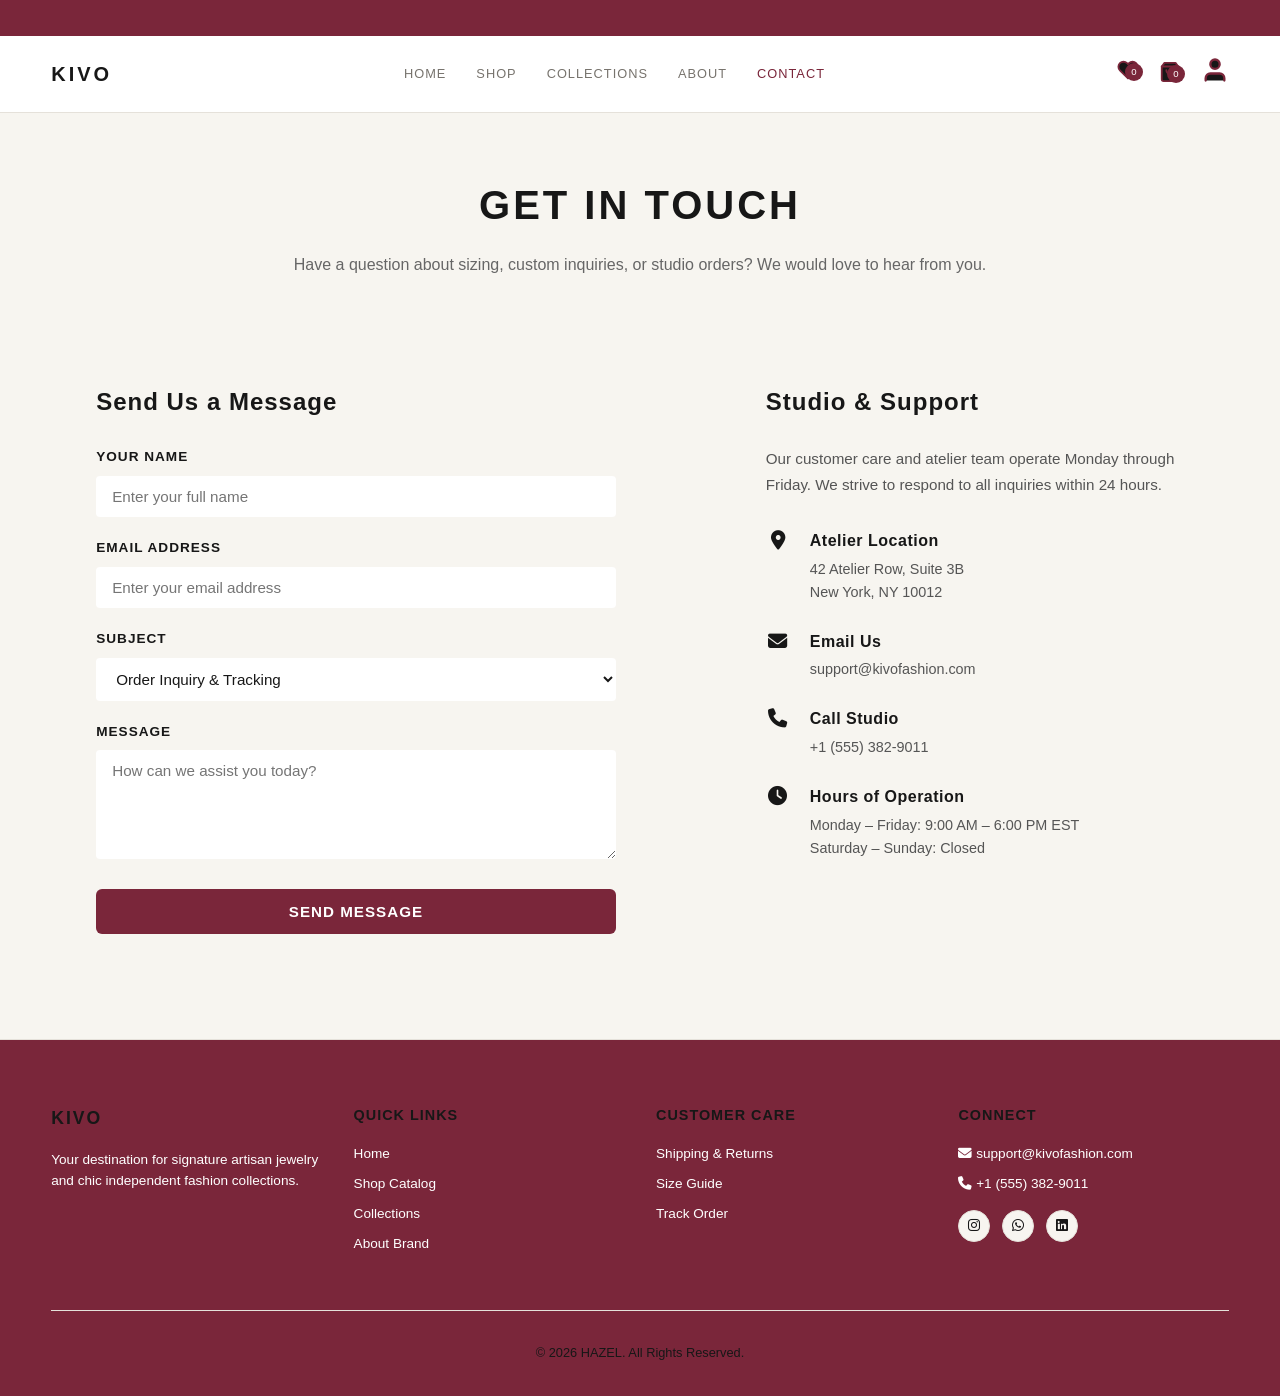
==== contact.html @ be4d34c0 "Initial KIVO website" ====
<!DOCTYPE html>
<html lang="en">
<head>
    <meta charset="UTF-8">
    <meta name="viewport" content="width=device-width, initial-scale=1.0">
    <title>Contact & Studio Support — KIVO</title>
    <link rel="shortcut icon" href="images/favicon.svg" type="image/x-icon">
    <link rel="stylesheet" href="https://cdnjs.cloudflare.com/ajax/libs/font-awesome/6.4.0/css/all.min.css">
    <link rel="stylesheet" href="general.css">
    <link rel="stylesheet" href="css/contact.css">
</head>
<body id="contact">

    <!-- Top Announcement Bar -->
    <div class="announcement-bar">
        <div class="announcement-track" id="announcementTrack">
            <span>FREE WORLDWIDE SHIPPING ON ORDERS OVER $50</span>
            <span>NEW SEASON — NOW AVAILABLE</span>
            <span>10% OFF YOUR FIRST ORDER</span>
            <span>EASY RETURNS WITHIN 30 DAYS</span>
        </div>
    </div>

    <!-- Header & Navigation -->
    <header>
        <div class="logo">
            <a href="index.html">KIVO</a>
        </div>

        <input type="checkbox" id="toggler">
        
        <nav class="navbar">
            <a href="index.html">Home</a>
            <a href="shop.html">Shop</a>
            <a href="collection.html">Collections</a>
            <a href="about.html">About</a>
            <a href="contact.html" class="active">Contact</a>
        </nav>

        <div class="nav-actions">
            <!-- Wishlist / Heart Icon -->
            <a href="wishlist.html" class="icon-btn" aria-label="View Wishlist">
                <svg width="22" height="22" viewBox="0 0 24 24" fill="currentColor" stroke="#7A263A" stroke-width="2" stroke-linecap="round" stroke-linejoin="round">
                    <path d="M20.84 4.61a5.5 5.5 0 0 0-7.78 0L12 5.67l-1.06-1.06a5.5 5.5 0 0 0-7.78 7.78l1.06 1.06L12 21.23l7.78-7.78 1.06-1.06a5.5 5.5 0 0 0 0-7.78z"></path>
                </svg>
                <span class="badge" id="fav-count">0</span>
            </a>

            <!-- Shopping Bag Icon -->
            <button class="icon-btn" id="open-cart" aria-label="View Shopping Cart">
                <svg width="22" height="22" viewBox="0 0 24 24" fill="currentColor" stroke="#7A263A" stroke-width="2" stroke-linecap="round" stroke-linejoin="round">
                    <path d="M6 2L3 6v14a2 2 0 0 0 2 2h14a2 2 0 0 0 2-2V6l-3-4z"></path>
                    <line x1="3" y1="6" x2="21" y2="6"></line>
                    <path d="M16 10a4 4 0 0 1-8 0"></path>
                </svg>
                <span class="badge" id="cart-count">0</span>
            </button>

            <!-- User Profile Icon -->
            <a href="profile.html" class="icon-btn" id="open-profile" aria-label="View User Profile">
                <svg width="28" height="28" viewBox="0 0 24 24" fill="currentColor" stroke="#7A263A" stroke-width="2" stroke-linecap="round" stroke-linejoin="round">
                    <path d="M20 21v-2a4 4 0 0 0-4-4H8a4 4 0 0 0-4 4v2"></path>
                    <circle cx="12" cy="7" r="4"></circle>
                </svg>
            </a>
        </div>
        <label for="toggler" class="fas fa-bars" aria-label="Toggle navigation menu"></label>
    </header>

    <!-- Main Contact Area -->
    <main class="contact-main">
        
        <div class="contact-header">
            <h1>GET IN TOUCH</h1>
            <p>Have a question about sizing, custom inquiries, or studio orders? We would love to hear from you.</p>
        </div>

        <div class="contact-grid">
            <!-- Contact Form -->
            <div class="contact-form-wrapper">
                <h2>Send Us a Message</h2>
                <form id="contactForm" class="contact-form">
                    <div class="form-group">
                        <label for="name">Your Name</label>
                        <input type="text" id="name" placeholder="Enter your full name" required>
                    </div>
                    <div class="form-group">
                        <label for="email">Email Address</label>
                        <input type="email5" id="email" placeholder="Enter your email address" required>
                    </div>
                    <div class="form-group">
                        <label for="subject">Subject</label>
                        <select id="subject" class="form-select">
                            <option value="order">Order Inquiry & Tracking</option>
                            <option value="sizing">Size & Fit Guidance</option>
                            <option value="custom">Custom Atelier Request</option>
                            <option value="other">General Support</option>
                        </select>
                    </div>
                    <div class="form-group">
                        <label for="message">Message</label>
                        <textarea id="message" rows="5" placeholder="How can we assist you today?" required></textarea>
                    </div>
                    <button type="submit" class="btn-primary-action">Send Message</button>
                </form>
            </div>

            <!-- Studio Info & Details -->
            <div class="contact-info-wrapper">
                <h2>Studio & Support</h2>
                <p class="info-intro">Our customer care and atelier team operate Monday through Friday. We strive to respond to all inquiries within 24 hours.</p>

                <div class="info-list">
                    <div class="info-item">
                        <i class="fa-solid fa-location-dot"></i>
                        <div>
                            <h4>Atelier Location</h4>
                            <p>42 Atelier Row, Suite 3B<br>New York, NY 10012</p>
                        </div>
                    </div>
                    <div class="info-item">
                        <i class="fa-solid fa-envelope"></i>
                        <div>
                            <h4>Email Us</h4>
                            <p>support@kivofashion.com</p>
                        </div>
                    </div>
                    <div class="info-item">
                        <i class="fa-solid fa-phone"></i>
                        <div>
                            <h4>Call Studio</h4>
                            <p>+1 (555) 382-9011</p>
                        </div>
                    </div>
                    <div class="info-item">
                        <i class="fa-solid fa-clock"></i>
                        <div>
                            <h4>Hours of Operation</h4>
                            <p>Monday – Friday: 9:00 AM – 6:00 PM EST<br>Saturday – Sunday: Closed</p>
                        </div>
                    </div>
                </div>
            </div>
        </div>

    </main>

    <!-- =========================
        CART OVERLAY & DRAWER
    ========================== -->
    <div class="cart-overlay" id="cartOverlay"></div>

    <aside class="cart-drawer" id="cartDrawer" aria-hidden="true">
        <div class="cart-header">
            <div>
                <h2>Your Bag 🛍️</h2>
                <span id="cartItemLabel">0 items</span>
            </div>
            <button type="button" id="closeCart" class="cart-close" aria-label="Close shopping bag">&times;</button>
        </div>

        <!-- CART CONTENT -->
        <div class="cart-body" id="cartBody">

            <!-- Dynamic cart items rendered by cart.js will go here -->

            <!-- Empty State -->
            <div class="cart-empty" id="cartEmpty">
                <span class="empty-bag-icon">🛒</span>
                <h3>Your bag is empty</h3>
                <p>Looks like you haven't added anything to your cart yet.</p>
                <a href="shop.html" class="cart-shop-btn">
                    Continue Shopping ✨
                </a>
            </div>

        </div>

        <!-- CART FOOTER -->
        <div class="cart-footer" id="cartFooter">
            <div class="cart-subtotal">
                <span>Subtotal</span>
                <strong id="cartSubtotal">$0.00</strong>
            </div>

            <p class="cart-note">
                Shipping and taxes calculated at checkout. 🚚
            </p>

            <button type="button" class="checkout-btn" id="checkoutBtn">
                Proceed to Checkout
            </button>

            <button type="button" class="continue-shopping-btn" id="continueShopping">
                Continue Shopping
            </button>
        </div>
    </aside>

    <!-- Footer Section -->
    <!-- Footer Section -->
    <footer>
        <div class="footer-grid">
            <div class="footer-col">
                <h3>KIVO</h3>
                <p>Your destination for signature artisan jewelry and chic independent fashion collections.</p>
            </div>
            <div class="footer-col">
                <h4>Quick Links</h4>
                <a href="index.html">Home</a>
                <a href="shop.html">Shop Catalog</a>
                <a href="collections.html">Collections</a>
                <a href="about.html">About Brand</a>
            </div>
            <div class="footer-col">
                <h4>Customer Care</h4>
                <a href="contact.html">Shipping & Returns</a>
                <a href="contact.html">Size Guide</a>
                <a href="contact.html">Track Order</a>
            </div>
            <div class="footer-col">
                <h4>Connect</h4>
                <p><i class="fa-solid fa-envelope"></i> support@kivofashion.com</p>
                <p><i class="fa-solid fa-phone"></i> +1 (555) 382-9011</p>
                <div class="social-links">
                    <a href="https://www.instagram.com/hazelworksng?utm_source=qr&igsh=MTEwMHdiNHZwM2lhMA==" aria-label="Instagram"><i class="fa-brands fa-instagram"></i></a>
                    <a href="https://wa.me/message/XJLC6BAM5DPYN1" aria-label="WhatsApp"><i class="fa-brands fa-whatsapp"></i></a>
                    <a href="https://www.linkedin.com/in/yetunde-undefined-35b78b425?utm_source=share_via&utm_content=profile&utm_medium=member_android" aria-label="LinkedIn"><i class="fa-brands fa-linkedin"></i></a>
                </div>
            </div>
        </div>
        <div class="footer-bottom">
            <p>&copy; 2026 HAZEL. All Rights Reserved.</p>
        </div>
    </footer>
    <script src="js/products.js"></script>
    <script src="js/wishlist.js"></script>
    <script src="js/cart.js"></script>
    <script src="js/function.js"></script>
    <script src="js/index.js"></script>
    <!-- Contact Script -->
    <script>
        // Profile Drawer Toggles
        const profileDrawer = document.getElementById('profileDrawer');
        document.getElementById('open-profile').addEventListener('click', () => profileDrawer.classList.add('open'));
        document.getElementById('close-profile').addEventListener('click', () => profileDrawer.classList.remove('open'));

        // Form Submission Simulation
        document.getElementById('contactForm').addEventListener('submit', (e) => {
            e.preventDefault();
            alert('Thank you for reaching out! Your message has been sent to the AURA & BLUSH atelier team.');
            e.target.reset();
        });
    </script>
</body>
</html>
---- general.css ----
/* ================================================================= *
KIVO â€” Common General Design System (general.css)
================================================================ */

:root {
    /* KIVO */
    --bg: #F7F5F0;
    --surface: #FFFFFF;

    --text: #171717;
    --muted: #77736D;

    --border: #E5E1DA;

    --burgundy: #7A263A;
    --burgundy-hover: #642030;

    --white: #FFFFFF;

    --transition: 0.25s ease;


}

*{
    margin: 0;
    padding: 0;
    box-sizing: border-box;
    font-family: 'Segoe UI', Tahoma, Geneva, Verdana, sans-serif;
}

body {
    background-color: var(--bg);
    color: var(--text);
    line-height: 1.6;
}

a {
    text-decoration: none;
    color: inherit;
}

ul {
    list-style: none;
}

/* ==========================================
   ANNOUNCEMENT CAROUSEL
========================================== */

.announcement-bar {
    height: 36px;
    overflow: hidden;
    background: var(--burgundy);
    color: var(--white);

    display: flex;
    align-items: center;
    justify-content: center;

    font-size: 0.72rem;
    font-weight: 600;
    letter-spacing: 1.5px;
    text-transform: uppercase;
}

.announcement-track {
    position: relative;
    width: 100%;
    height: 100%;
}

.announcement-track span {
    position: absolute;
    inset: 0;

    display: flex;
    align-items: center;
    justify-content: center;

    opacity: 0;
    transform: translateY(100%);

    transition:
        opacity 0.45s ease,
        transform 0.45s ease;
}

.announcement-track span.active {
    opacity: 1;
    transform: translateY(0);
}

.announcement-track span.exit {
    opacity: 0;
    transform: translateY(-100%);
  letter-spacing: 0.5px;
}

/* --- Header & Navigation --- */
header {
    display: flex;
    justify-content: space-between;
    align-items: center;
    padding: 20px 4%;
    border-bottom: 1px solid var(--border);
    background-color: var(--surface);
    position: sticky;
    top: 0;
    z-index: 100;
}

.logo a {
    font-size: 1.25rem;
    font-weight: 800;
    letter-spacing: 3px;
    color: var(--text);
}

.navbar {
    display: flex;
    gap: 30px;
}

.navbar a {
    font-size: 0.8rem;
    font-weight: 400;
    text-transform: uppercase;
    letter-spacing: 1px;
    color: var(--muted);
    transition: var(--transition);
}

.navbar a:hover,
.navbar a.active {
    color: var(--burgundy);
}

.nav-actions {
    display: flex;
    align-items: center;
    gap: 20px;
}

.icon-btn {
    background: none;
    border: none;
    font-size: 1.15rem;
    cursor: pointer;
    position: relative;
    color: var(--text);
    transition: var(--transition);
}

.icon-btn:hover {
    color: var(--burgundy);
}

.icon-btn .badge {
    position: absolute;
    top: 4px;
    right: -4px;
    background-color: var(--burgundy);
    color: var(--white);
    font-size: 0.6rem;
    padding: 2px;
    height: 18px;
    width: 18px;
    border-radius: 50%;
    display: flex;
    align-items: center;
    justify-content: center;
}

#toggler {
    display: none;
}

.fa-bars {
    display: none;
    font-size: 1.3rem;
}

/* --- Slide-out Profile Drawer --- */
.drawer {
    position: fixed;
    top: 0;
    right: -350px;
    width: 330px;
    height: 100%;
    background-color: var(--surface);
    border-left: 1px solid var(--border);
    box-shadow: -5px 0 25px rgba(0,0,0,0.05);
    z-index: 2000;
    transition: var(--transition);
    padding: 25px;
    display: flex;
    flex-direction: column;
}

.drawer.open {
    right: 0;
}

.drawer-header {
    display: flex;
    justify-content: space-between;
    align-items: center;
    border-bottom: 1px solid var(--border);
    padding-bottom: 15px;
    margin-bottom: 20px;
}

.drawer-header h3 {
    font-size: 1.1rem;
    letter-spacing: 1px;
    color: var(--text);
}

#close-profile {
    background: none;
    border: none;
    font-size: 1.5rem;
    cursor: pointer;
    color: var(--muted);
}

.profile-card {
    text-align: center;
    padding: 20px 0;
    background-color: var(--bg);
    border-radius: 8px;
    margin-bottom: 20px;
    border: 1px solid var(--border);
}

.profile-avatar {
    width: 70px;
    height: 70px;
    border-radius: 50%;
    margin: 0 auto 10px;
    overflow: hidden;
    border: 2px solid var(--burgundy);
}

.profile-avatar img {
    width: 100%;
    height: 100%;
    object-fit: cover;
}

.profile-card h4 {
    font-size: 1rem;
    margin-bottom: 5px;
    color: var(--text);
}

.profile-card p {
    font-size: 0.8rem;
    color: var(--muted);
}

.profile-links {
    display: flex;
    flex-direction: column;
    gap: 15px;
}

.profile-links a {
    font-size: 0.95rem;
    padding: 10px 0;
    border-bottom: 1px solid var(--border);
    display: flex;
    align-items: center;
    gap: 12px;
    color: var(--text);
}

.profile-links a i {
    color: var(--burgundy);
    width: 20px;
}

/* =========================================================
   KIVO — CLEAN CART DRAWER
   Minimal / editorial / responsive
========================================================= */

/* =========================================================
   OVERLAY
========================================================= */

.cart-overlay {
    position: fixed;
    inset: 0;
    background: rgba(0, 0, 0, 0.28);
    backdrop-filter: blur(2px);
    -webkit-backdrop-filter: blur(2px);

    opacity: 0;
    visibility: hidden;
    pointer-events: none;

    transition:
        opacity 0.3s ease,
        visibility 0.3s ease;

    z-index: 998;
}

.cart-overlay.open {
    opacity: 1;
    visibility: visible;
    pointer-events: auto;
}


/* =========================================================
   CART DRAWER
========================================================= */

.cart-drawer {
    position: fixed;
    top: 0;
    right: 0;

    width: min(440px, 100vw);
    height: 100dvh;

    background: var(--white);

    display: flex;
    flex-direction: column;

    transform: translateX(100%);

    transition:
        transform 0.38s cubic-bezier(0.22, 1, 0.36, 1);

    z-index: 999;

    overflow: hidden;

    border-left: 1px solid var(--border);
}

.cart-drawer.open {
    transform: translateX(0);
}


/* =========================================================
   HEADER
========================================================= */

.cart-header {
    flex: 0 0 auto;

    display: flex;
    align-items: center;
    justify-content: space-between;

    padding: 22px 24px 18px;

    background: var(--white);

    border-bottom: 1px solid var(--border);
}

.cart-header > div {
    display: flex;
    flex-direction: column;
    gap: 4px;
}

.cart-header h2 {
    margin: 0;

    font-size: 1.05rem;
    line-height: 1.2;

    font-weight: 600;
    letter-spacing: -0.01em;

    color: var(--primary);
}

#cartItemLabel {
    font-size: 0.76rem;
    line-height: 1;

    color: var(--muted);

    font-weight: 400;
}


/* =========================================================
   CLOSE BUTTON
========================================================= */

.cart-close {
    width: 36px;
    height: 36px;
    display: grid;
    place-items: center;
    padding: 0;
    border: 1px solid transparent;
    border-radius: 50%;
    background: transparent;
    color: var(--text);
    font-size: 1.45rem;
    font-weight: 300;
    line-height: 1;
    cursor: pointer;
    transition: all 0.2s ease;
}

.cart-close:hover {
    background: var(--off-white);
    border-color: var(--border);
}


/* =========================================================
   CART BODY
========================================================= */

.cart-body {
    flex: 1 1 auto;

    min-height: 0;

    overflow-y: auto;
    overflow-x: hidden;

    padding: 8px 24px 24px;

    scrollbar-width: thin;
    scrollbar-color: var(--border) transparent;
}

.cart-body::-webkit-scrollbar {
    width: 4px;
}

.cart-body::-webkit-scrollbar-track {
    background: transparent;
}

.cart-body::-webkit-scrollbar-thumb {
    background: var(--border);
    border-radius: 20px;
}


/* =========================================================
   CART ITEM
========================================================= */

.cart-item {
    display: grid;

    grid-template-columns: 82px minmax(0, 1fr);

    gap: 16px;

    padding: 18px 0;

    border-bottom: 1px solid var(--border);

    animation: cartItemIn 0.28s ease both;
}

.cart-item:last-child {
    border-bottom: none;
}

@keyframes cartItemIn {
    from {
        opacity: 0;
        transform: translateY(6px);
    }

    to {
        opacity: 1;
        transform: translateY(0);
    }
}


/* =========================================================
   PRODUCT IMAGE
========================================================= */

.cart-item-image {
    width: 82px;
    height: 104px;

    overflow: hidden;

    background: var(--off-white);

    border-radius: 3px;
}

.cart-item-image img {
    width: 100%;
    height: 100%;

    display: block;

    object-fit: cover;

    transition: transform 0.35s ease;
}

.cart-item:hover .cart-item-image img {
    transform: scale(1.035);
}


/* =========================================================
   PRODUCT INFO
========================================================= */

.cart-item-info {
    min-width: 0;

    display: flex;
    flex-direction: column;

    padding: 1px 0;
}

.cart-item-info h3 {
    margin: 0 0 6px;

    color: var(--text);

    font-size: 0.9rem;
    font-weight: 600;

    line-height: 1.35;

    letter-spacing: -0.01em;

    overflow: hidden;
    text-overflow: ellipsis;
    white-space: nowrap;
}

.cart-item-price {
    margin: 0;

    color: var(--primary);

    font-size: 0.82rem;
    font-weight: 500;
}


/* =========================================================
   ITEM BOTTOM
========================================================= */

.cart-item-bottom {
    display: flex;

    align-items: center;
    justify-content: space-between;

    gap: 12px;

    margin-top: auto;
    padding-top: 14px;
}


/* =========================================================
   QUANTITY
========================================================= */

.cart-quantity {
    height: 32px;

    display: inline-flex;
    align-items: center;

    border: 1px solid var(--border);
    border-radius: 3px;

    background: var(--white);

    overflow: hidden;
}

.qty-minus,
.qty-plus {
    width: 30px;
    height: 30px;
    display: grid;
    place-items: center;
    border: none;
    background: transparent;
    color: var(--text);
    font-size: 0.9rem;
    font-weight: 400;
    cursor: pointer;
    transition: all 0.2s ease;
}

.qty-minus:hover,
.qty-plus:hover {
    background: var(--off-white);
    color: var(--burgundy);
}

.cart-quantity span {
    min-width: 28px;
    text-align: center;
    color: var(--text);
    font-size: 0.75rem;
    font-weight: 600;
}


/* =========================================================
   REMOVE
========================================================= */

.remove-cart-item {
    padding: 4px 0;
    border: none;
    background: transparent;
    color: var(--muted);
    font-size: 0.7rem;
    font-weight: 500;
    text-decoration: underline;
    text-decoration-color: transparent;
    text-underline-offset: 3px;
    cursor: pointer;
    transition: all 0.2s ease;
}

.remove-cart-item:hover {
    color: var(--burgundy);
    text-decoration-color: currentColor;
}


/* =========================================================
   EMPTY CART
========================================================= */

.cart-empty {
    min-height: 100%;
    display: flex;
    flex-direction: column;
    align-items: center;
    justify-content: center;
    text-align: center;
    padding: 60px 24px;
}

.cart-empty[hidden] {
    display: none !important;
}

.empty-bag-icon {
    width: 64px;
    height: 64px;

    display: grid;
    place-items: center;

    margin-bottom: 20px;

    border: 1px solid var(--border);
    border-radius: 50%;

    font-size: 1.55rem;

    opacity: 0.65;
}

.cart-empty h3 {
    margin: 0 0 8px;

    color: var(--primary);

    font-size: 1rem;
    font-weight: 600;
}

.cart-empty p {
    max-width: 270px;

    margin: 0 0 22px;

    color: var(--muted);

    font-size: 0.78rem;
    line-height: 1.6;
}

.cart-shop-btn {
    display: inline-flex;
    align-items: center;
    justify-content: center;

    min-height: 42px;

    padding: 0 22px;

    background: var(--primary);
    color: var(--white);

    border-radius: 3px;

    font-size: 0.78rem;
    font-weight: 600;

    text-decoration: none;

    transition:
        background 0.2s ease,
        transform 0.2s ease;
}

.cart-shop-btn:hover {
    background: var(--accent-dark);
    transform: translateY(-1px);
}


/* =========================================================
   FOOTER
========================================================= */

.cart-footer {
    flex: 0 0 auto;

    padding: 18px 24px 22px;

    background: var(--white);

    border-top: 1px solid var(--border);

    box-shadow: 0 -8px 25px rgba(0, 0, 0, 0.035);
}


/* =========================================================
   SUBTOTAL
========================================================= */

.cart-subtotal {
    display: flex;

    align-items: center;
    justify-content: space-between;

    margin-bottom: 7px;

    color: var(--text);

    font-size: 0.85rem;
    font-weight: 500;
}

.cart-subtotal strong {
    color: var(--primary);

    font-size: 1rem;
    font-weight: 600;
}


/* =========================================================
   NOTE
========================================================= */

.cart-note {
    margin: 0 0 16px;

    color: var(--muted);

    font-size: 0.69rem;
    line-height: 1.5;
}


/* =========================================================
   CHECKOUT
========================================================= */

.checkout-btn {
    width: 100%;
    min-height: 46px;
    border: none;
    border-radius: 3px;
    background: var(--burgundy);
    color: var(--white);
    font-size: 0.78rem;
    font-weight: 600;
    letter-spacing: 0.01em;
    cursor: pointer;
    transition: all 0.2s ease;
}

.checkout-btn:hover {
    background: var(--accent-dark);
    transform: translateY(-1px);
}

.checkout-btn:active {
    transform: translateY(0);
}


/* =========================================================
   CONTINUE SHOPPING
========================================================= */

.continue-shopping-btn {
    width: 100%;
    min-height: 40px;
    margin-top: 8px;
    border: 1px solid var(--border);
    border-radius: 3px;
    background: transparent;
    color: var(--text);
    font-size: 0.75rem;
    font-weight: 500;
    cursor: pointer;
    transition: all 0.2s ease;
}

.continue-shopping-btn:hover {
    background: var(--off-white);
    border-color: var(--text);
}


/* =========================================================
   TABLET
========================================================= */

@media (max-width: 768px) {

    .cart-drawer {
        width: min(400px, 100vw);
    }

    .cart-header {
        padding: 20px;
    }

    .cart-body {
        padding: 6px 20px 20px;
    }

    .cart-footer {
        padding: 16px 20px 20px;
    }

}


/* =========================
   CARD STAGGER REVEAL ANIMATIONS
========================= */

.reveal-card {
    opacity: 0;
    transform: translateY(40px);
    transition: opacity 0.7s cubic-bezier(0.16, 1, 0.3, 1), transform 0.7s cubic-bezier(0.16, 1, 0.3, 1);
    will-change: opacity, transform;
}

/* When the parent container or card gets the .visible class */
.reveal-card.visible {
    opacity: 1;
    transform: translateY(0);
}

/* Stagger delay for grid items so they pop in sequentially */
.reveal-card:nth-child(1) { transition-delay: 0.1s; }
.reveal-card:nth-child(2) { transition-delay: 0.2s; }
.reveal-card:nth-child(3) { transition-delay: 0.3s; }
.reveal-card:nth-child(4) { transition-delay: 0.4s; }
.reveal-card:nth-child(5) { transition-delay: 0.5s; }
.reveal-card:nth-child(6) { transition-delay: 0.6s; }

/* =========================================================
   MOBILE
========================================================= */

@media (max-width: 480px) {

    .cart-drawer {
        width: 100%;
        max-width: 100%;
        border-left: none;
    }

    .cart-header {
        padding: 18px 18px 16px;
    }

    .cart-body {
        padding: 4px 18px 18px;
    }

    .cart-item {
        grid-template-columns: 76px minmax(0, 1fr);
        gap: 14px;
        padding: 16px 0;
    }

    .cart-item-image {
        width: 76px;
        height: 96px;
    }

    .cart-item-info h3 {
        font-size: 0.84rem;
    }

    .cart-item-price {
        font-size: 0.78rem;
    }

    .cart-item-bottom {
        padding-top: 12px;
    }

    .cart-footer {
        padding: 16px 18px 18px;
    }

    .cart-subtotal {
        font-size: 0.82rem;
    }

    .cart-subtotal strong {
        font-size: 0.95rem;
    }

}


/* =========================================================
   VERY SMALL PHONES
========================================================= */

@media (max-width: 340px) {

    .cart-item {
        grid-template-columns: 64px minmax(0, 1fr);
        gap: 11px;
    }

    .cart-item-image {
        width: 64px;
        height: 82px;
    }

    .cart-item-bottom {
        gap: 6px;
    }

    .qty-minus,
    .qty-plus {
        width: 27px;
    }

    .cart-quantity span {
        min-width: 24px;
    }

}
/* --- Shared Product Cards & Grid --- */
.product-grid {
    display: grid;
    grid-template-columns: repeat(auto-fill, minmax(260px, 1fr));
    gap: 30px;
}

.product-card {
    background-color: var(--surface);
    border: 1px solid var(--border);
    border-radius: 12px;
    overflow: hidden;
    position: relative;
    cursor: pointer;
    transition: var(--transition);
}

.product-card:hover {
    box-shadow: 0 10px 25px rgba(0,0,0,0.04);
    transform: translateY(-4px);
    border-color: var(--burgundy);
}

.product-card .badge {
    position: absolute;
    top: 12px;
    left: 12px;
    background-color: var(--burgundy);
    color: var(--white);
    font-size: 0.65rem;
    padding: 4px 10px;
    border-radius: 4px;
    z-index: 10;
    text-transform: uppercase;
    letter-spacing: 0.5px;
    font-weight: 700;
}

.prod-img {
    width: 100%;
    height: 280px;
    object-fit: cover;
    background-color: var(--bg);
}

.prod-info {
    padding: 16px;
}

.prod-info h3 {
    font-size: 0.95rem;
    font-weight: 600;
    margin-bottom: 6px;
    color: var(--text);
}

.prod-info .category {
    font-size: 0.8rem;
    color: var(--muted);
    margin-bottom: 12px;
    text-transform: uppercase;
    letter-spacing: 0.5px;
}

.prod-footer {
    display: flex;
    justify-content: space-between;
    align-items: center;
}

.price {
    font-size: 1rem;
    font-weight: 700;
    color: var(--burgundy);
}

.add-btn {
    background-color: var(--text);
    color: var(--white);
    border: none;
    padding: 6px 14px;
    border-radius: 4px;
    font-size: 0.8rem;
    cursor: pointer;
    transition: var(--transition);
}

.add-btn:hover {
    background-color: var(--burgundy);
}

/* --- Global Action Buttons --- */
.btn-primary-action {
    background-color: var(--burgundy);
    color: var(--white);
    border: none;
    padding: 12px 24px;
    border-radius: 6px;
    font-weight: 600;
    cursor: pointer;
    transition: var(--transition);
    text-align: center;
    letter-spacing: 0.5px;
}

.btn-primary-action:hover {
    background-color: var(--burgundy-hover);
}

/* ==========================================
   KIVO — MINIMAL SCROLL ANIMATIONS
========================================== */

/* Elements start slightly below their final position */
.reveal {
    opacity: 0;
    transform: translateY(24px);
    transition:
        opacity 0.7s ease,
        transform 0.7s cubic-bezier(0.22, 1, 0.36, 1);
}

/* Visible state */
.reveal.visible {
    opacity: 1;
    transform: translateY(0);
}


/* Slightly softer image reveal */
.reveal-image {
    opacity: 0;
    transform: scale(0.98);
    transition:
        opacity 0.8s ease,
        transform 1s cubic-bezier(0.22, 1, 0.36, 1);
}

.reveal-image.visible {
    opacity: 1;
    transform: scale(1);
}


/* Staggered elements */
.reveal-delay-1 {
    transition-delay: 0.08s;
}

.reveal-delay-2 {
    transition-delay: 0.16s;
}

.reveal-delay-3 {
    transition-delay: 0.24s;
}

.reveal-delay-4 {
    transition-delay: 0.32s;
}

/* Respect users who prefer reduced motion */
@media (prefers-reduced-motion: reduce) {
    .reveal,
    .reveal-image {
        opacity: 1;
        transform: none;
        transition: none;
    }
}

/* --- Footer --- */
footer {
    background: var(--burgundy);
    border-top: 1px solid var(--border);
    padding: 4rem 4% 2rem 4%;
}

.footer-grid {
    margin: 0 auto;
    display: grid;
    grid-template-columns: repeat(auto-fit, minmax(220px, 1fr));
    gap: 2rem;
    margin-bottom: 3rem;
}

.footer-col h3,
.footer-col h4 {
    margin-bottom: 1rem;
    color: var(--text);
}

.footer-col h3 { font-size: 1.1rem; letter-spacing: 2px; }
.footer-col h4 { font-size: 0.9rem; text-transform: uppercase; letter-spacing: 1px; }

.footer-col p,
.footer-col a {
    color: var(--white);
    font-size: 0.85rem;
    text-decoration: none;
    display: block;
    margin-bottom: 8px;
    transition: color 0.2s;
}

.footer-col a:hover {
    color: var(--text);
    transform: translate(4px)
}

.social-links {
    display: flex;
    gap: 12px;
    margin-top: 15px;
}

.social-links a {
background: var(--bg);
border: 1px solid var(--border);
    width: 32px;
    height: 32px;
    border-radius: 50%;
    display: flex;
    align-items: center;
    justify-content: center;
    color: var(--text);
    margin-bottom: 0;
}

.social-links a:hover {
    background: var(--burgundy);
    color: var(--white);
    border-color: var(--burgundy);
}

.footer-bottom {
    margin: 0 auto;
    padding-top: 2rem;
    border-top: 1px solid var(--border);
    text-align: center;
}

.footer-bottom p {
    color: var(--text);
    font-size: 0.8rem;
}

/* --- Shared Responsive Media Queries --- */
@media (max-width: 768px) {
    .fa-bars {
        display: block;
    }

    .navbar {
        position: absolute;
        top: 100%;
        left: 0;
        width: 100%;
        background-color: var(--surface);
        flex-direction: column;
        align-items: center;
        padding: 20px 0;
        border-bottom: 1px solid var(--border);
        box-shadow: 0 10px 15px rgba(0,0,0,0.05);
        clip-path: polygon(0 0, 100% 0, 100% 0, 0 0);
        transition: 0.4s ease-in-out;
    }

    #toggler:checked ~ .navbar {
        clip-path: polygon(0 0, 100% 0, 100% 100%, 0 100%);
    }

    header {
        padding: 15px 5%;
    }

    .drawer {
        width: 100%;
        right: -100%;
    }

    .footer-grid {
        grid-template-columns: 1fr;
        gap: 2rem;
    }

    .announcement-bar {
        color: var(--white);
        font-size: 0.5rem;
        font-weight: 600;
        letter-spacing: 1.5px;
        text-transform: uppercase;
    }
    
}
---- css/contact.css ----
/* ================================================================= *
   AURA & BLUSH — Contact Studio Styling (css/contact.css)
   ================================================================ */

.contact-main {
    max-width: 1400px;
    margin: 0 auto;
    padding: 60px 4%;
}

.contact-header {
    text-align: center;
    max-width: 700px;
    margin: 0 auto 60px;
}

.contact-header h1 {
    font-size: 2.5rem;
    letter-spacing: 3px;
    margin-bottom: 15px;
    font-weight: 700;
}

.contact-header p {
    font-size: 1rem;
    color: #666;
    line-height: 1.6;
}

/* Contact Layout Grid */
.contact-grid {
    display: grid;
    grid-template-columns: 1.2fr 1fr;
    gap: 60px;
    align-items: start;
}

.contact-form-wrapper,
.contact-info-wrapper {
    background-color: var(--bg-cream);
    padding: 45px;
    border-radius: 8px;
    border: 1px solid var(--border-cream);
}

.contact-form-wrapper h2,
.contact-info-wrapper h2 {
    font-size: 1.5rem;
    letter-spacing: 1px;
    margin-bottom: 25px;
    font-weight: 600;
}

.info-intro {
    font-size: 0.95rem;
    color: #555;
    line-height: 1.7;
    margin-bottom: 30px;
}

/* Form Styles */
.contact-form {
    display: flex;
    flex-direction: column;
    gap: 20px;
}

.form-group {
    display: flex;
    flex-direction: column;
    gap: 8px;
}

.form-group label {
    font-size: 0.85rem;
    text-transform: uppercase;
    letter-spacing: 1px;
    font-weight: 600;
    color: var(--primary-dark);
}

.form-group input,
.form-group select,
.form-group textarea {
    padding: 12px 16px;
    border: 1px solid var(--border-cream);
    border-radius: 4px;
    background-color: var(--white);
    font-size: 0.95rem;
    color: var(--primary-dark);
    font-family: inherit;
    transition: var(--transition);
}

.form-group input:focus,
.form-group select:focus,
.form-group textarea:focus {
    outline: none;
    border-color: var(--primary-burgundy);
    box-shadow: 0 0 0 2px rgba(122, 38, 58, 0.1);
}

.form-select {
    cursor: pointer;
}

.contact-form .btn-primary-action {
    width: 100%;
    margin-top: 10px;
    padding: 14px;
    font-size: 0.95rem;
    letter-spacing: 1px;
    text-transform: uppercase;
}

/* Info List Items */
.info-list {
    display: flex;
    flex-direction: column;
    gap: 25px;
}

.info-item {
    display: flex;
    gap: 20px;
    align-items: flex-start;
}

.info-item i {
    font-size: 1.2rem;
    color: var(--primary-burgundy);
    margin-top: 3px;
    width: 24px;
    text-align: center;
}

.info-item h4 {
    font-size: 1rem;
    margin-bottom: 4px;
    letter-spacing: 0.5px;
}

.info-item p {
    font-size: 0.9rem;
    color: #555;
    line-height: 1.6;
}

/* --- Responsive Media Queries --- */
@media (max-width: 992px) {
    .contact-grid {
        grid-template-columns: 1fr;
        gap: 40px;
    }
}

@media (max-width: 576px) {
    .contact-header h1 {
        font-size: 2rem;
    }

    .contact-form-wrapper,
    .contact-info-wrapper {
        padding: 25px;
    }
}
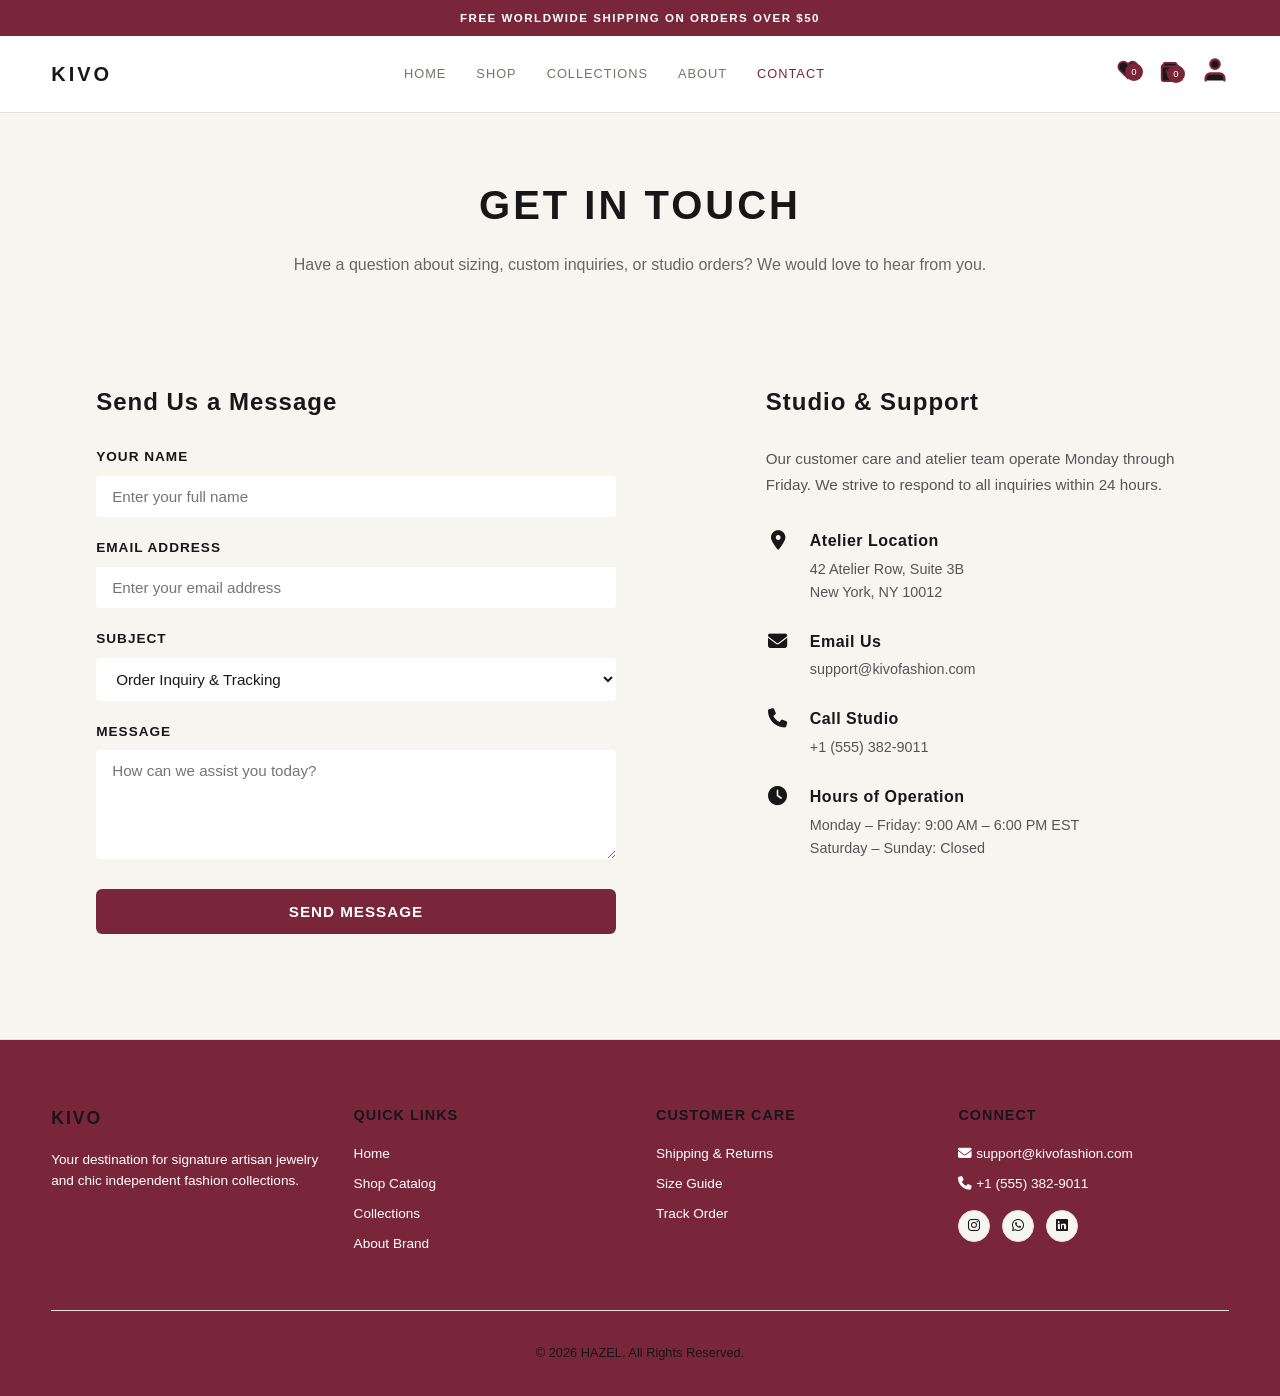
==== commit e87d1d4b: "index js wrong file path fix" ====
--- a/contact.html
+++ b/contact.html
@@ -237,7 +237,7 @@
     <script src="js/wishlist.js"></script>
     <script src="js/cart.js"></script>
     <script src="js/function.js"></script>
-    <script src="js/index.js"></script>
+    <script src="index.js"></script>
     <!-- Contact Script -->
     <script>
         // Profile Drawer Toggles
--- a/general.css
+++ b/general.css
@@ -875,23 +875,20 @@
 .reveal-card {
     opacity: 0;
     transform: translateY(40px);
-    transition: opacity 0.7s cubic-bezier(0.16, 1, 0.3, 1), transform 0.7s cubic-bezier(0.16, 1, 0.3, 1);
+
+    transition:
+        opacity 0.7s cubic-bezier(0.16, 1, 0.3, 1),
+        transform 0.7s cubic-bezier(0.16, 1, 0.3, 1);
+
+    transition-delay: var(--stagger-delay, 0ms);
+
     will-change: opacity, transform;
 }
 
-/* When the parent container or card gets the .visible class */
 .reveal-card.visible {
     opacity: 1;
     transform: translateY(0);
 }
-
-/* Stagger delay for grid items so they pop in sequentially */
-.reveal-card:nth-child(1) { transition-delay: 0.1s; }
-.reveal-card:nth-child(2) { transition-delay: 0.2s; }
-.reveal-card:nth-child(3) { transition-delay: 0.3s; }
-.reveal-card:nth-child(4) { transition-delay: 0.4s; }
-.reveal-card:nth-child(5) { transition-delay: 0.5s; }
-.reveal-card:nth-child(6) { transition-delay: 0.6s; }
 
 /* =========================================================
    MOBILE
